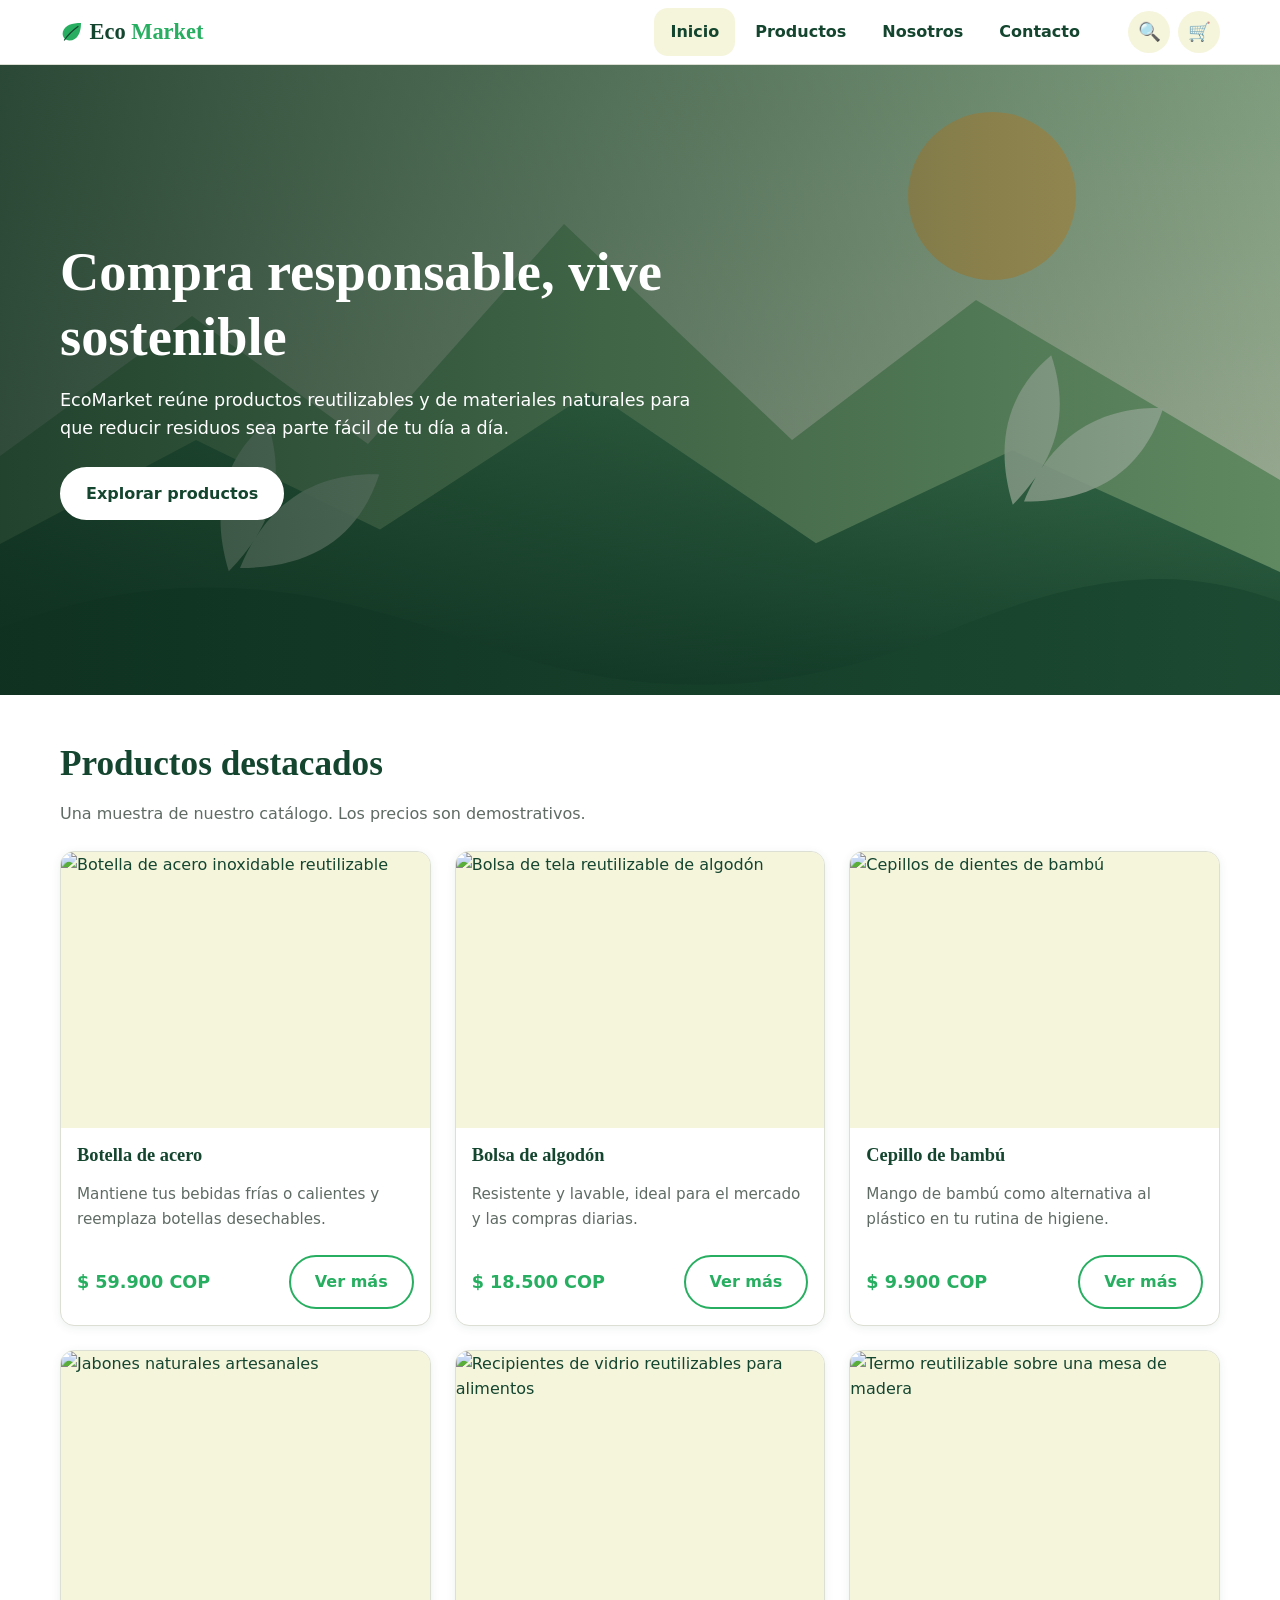
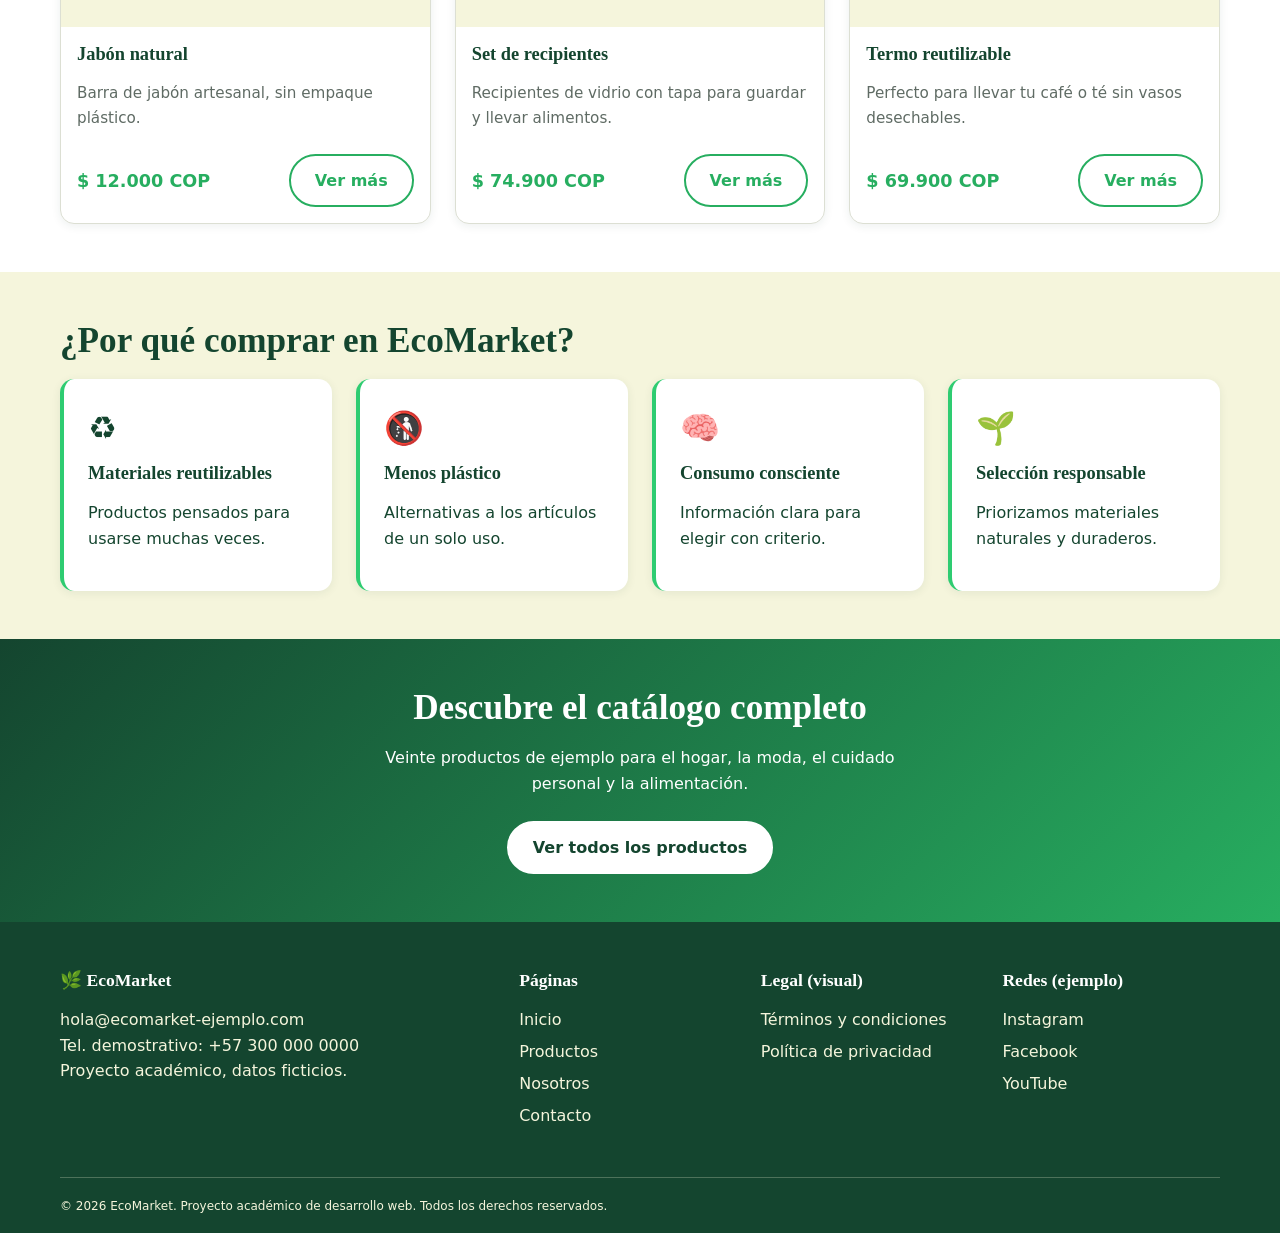
==== index.html @ f0f42be9 "feat: :construction_worker: trabajo en obra" ====
<!DOCTYPE html>
<html lang="es">
<head>
  <meta charset="UTF-8">
  <meta name="viewport" content="width=device-width, initial-scale=1">
  <meta name="description" content="EcoMarket: tienda en línea de productos ecológicos, reutilizables y sostenibles. Proyecto académico con datos demostrativos.">
  <title>EcoMarket | Compra responsable, vive sostenible</title>
  <link rel="stylesheet" href="css/main.css">
  <link rel="stylesheet" href="css/layout.css">
  <link rel="stylesheet" href="css/components.css">
  <link rel="stylesheet" href="css/animations.css">
</head>
<body>

  <!-- ENCABEZADO -->
  <header class="cabecera">
    <div class="contenedor cabecera__barra">
      <a class="logo" href="index.html" aria-label="EcoMarket, ir al inicio"><img src="img/icons/leaf.svg" alt=""> Eco<span>Market</span></a>

      <!-- Menú móvil: checkbox + label (sin JavaScript) -->
      <input type="checkbox" id="menu-check" class="menu-check" aria-label="Abrir o cerrar el menú">
      <label for="menu-check" class="menu-boton" aria-hidden="true">☰</label>

      <nav class="menu" aria-label="Navegación principal">
        <ul class="menu__lista">
          <li><a class="menu__enlace" href="index.html" aria-current="page">Inicio</a></li>
          <li><a class="menu__enlace" href="views/productos.html">Productos</a></li>
          <li><a class="menu__enlace" href="views/sobre-nosotros.html">Nosotros</a></li>
          <li><a class="menu__enlace" href="views/contacto.html">Contacto</a></li>
        </ul>
      </nav>

      <!-- Accesos visuales: la búsqueda y el carrito no son funcionales sin JavaScript -->
      <div class="acciones">
        <a class="acciones__item" href="views/productos.html" aria-label="Buscar en el catálogo (visual)" title="Búsqueda visual">🔍</a>
        <a class="acciones__item" href="views/productos.html" aria-label="Carrito (visual, sin función de compra)" title="Carrito visual">🛒</a>
      </div>
    </div>
  </header>

  <main>
    <!-- HERO -->
    <section class="hero" aria-labelledby="titulo-hero">
      <div class="contenedor">
        <div class="hero__contenido">
          <h1 id="titulo-hero">Compra responsable, vive sostenible</h1>
          <p class="hero__subtitulo">EcoMarket reúne productos reutilizables y de materiales naturales para que reducir residuos sea parte fácil de tu día a día.</p>
          <a class="btn btn--claro" href="views/productos.html">Explorar productos</a>
        </div>
      </div>
    </section>

    <!-- PRODUCTOS DESTACADOS -->
    <section class="seccion" aria-labelledby="titulo-destacados">
      <div class="contenedor">
        <h2 id="titulo-destacados">Productos destacados</h2>
        <p class="seccion__intro">Una muestra de nuestro catálogo. Los precios son demostrativos.</p>

        <div class="grid-productos">
          <article class="tarjeta">
            <img class="tarjeta__imagen" src="https://images.unsplash.com/photo-1602143407151-7111542de6e8?auto=format&fit=crop&w=600&q=70" alt="Botella de acero inoxidable reutilizable" loading="lazy">
            <div class="tarjeta__cuerpo">
              <h3>Botella de acero</h3>
              <p class="tarjeta__texto">Mantiene tus bebidas frías o calientes y reemplaza botellas desechables.</p>
              <div class="tarjeta__pie"><span class="precio">$ 59.900 COP</span><a class="btn btn--borde" href="views/productos.html">Ver más</a></div>
            </div>
          </article>

          <article class="tarjeta">
            <img class="tarjeta__imagen" src="https://images.unsplash.com/photo-1584473457406-6240486418e9?auto=format&fit=crop&w=600&q=70" alt="Bolsa de tela reutilizable de algodón" loading="lazy">
            <div class="tarjeta__cuerpo">
              <h3>Bolsa de algodón</h3>
              <p class="tarjeta__texto">Resistente y lavable, ideal para el mercado y las compras diarias.</p>
              <div class="tarjeta__pie"><span class="precio">$ 18.500 COP</span><a class="btn btn--borde" href="views/productos.html">Ver más</a></div>
            </div>
          </article>

          <article class="tarjeta">
            <img class="tarjeta__imagen" src="https://images.unsplash.com/photo-1607613009820-a29f7bb81c04?auto=format&fit=crop&w=600&q=70" alt="Cepillos de dientes de bambú" loading="lazy">
            <div class="tarjeta__cuerpo">
              <h3>Cepillo de bambú</h3>
              <p class="tarjeta__texto">Mango de bambú como alternativa al plástico en tu rutina de higiene.</p>
              <div class="tarjeta__pie"><span class="precio">$ 9.900 COP</span><a class="btn btn--borde" href="views/productos.html">Ver más</a></div>
            </div>
          </article>

          <article class="tarjeta">
            <img class="tarjeta__imagen" src="https://images.unsplash.com/photo-1600857062241-98e5dba7f214?auto=format&fit=crop&w=600&q=70" alt="Jabones naturales artesanales" loading="lazy">
            <div class="tarjeta__cuerpo">
              <h3>Jabón natural</h3>
              <p class="tarjeta__texto">Barra de jabón artesanal, sin empaque plástico.</p>
              <div class="tarjeta__pie"><span class="precio">$ 12.000 COP</span><a class="btn btn--borde" href="views/productos.html">Ver más</a></div>
            </div>
          </article>

          <article class="tarjeta">
            <img class="tarjeta__imagen" src="https://images.unsplash.com/photo-1610701596061-2ecf227e85b2?auto=format&fit=crop&w=600&q=70" alt="Recipientes de vidrio reutilizables para alimentos" loading="lazy">
            <div class="tarjeta__cuerpo">
              <h3>Set de recipientes</h3>
              <p class="tarjeta__texto">Recipientes de vidrio con tapa para guardar y llevar alimentos.</p>
              <div class="tarjeta__pie"><span class="precio">$ 74.900 COP</span><a class="btn btn--borde" href="views/productos.html">Ver más</a></div>
            </div>
          </article>

          <article class="tarjeta">
            <img class="tarjeta__imagen" src="https://images.unsplash.com/photo-1572635196237-14b3f281503f?auto=format&fit=crop&w=600&q=70" alt="Termo reutilizable sobre una mesa de madera" loading="lazy">
            <div class="tarjeta__cuerpo">
              <h3>Termo reutilizable</h3>
              <p class="tarjeta__texto">Perfecto para llevar tu café o té sin vasos desechables.</p>
              <div class="tarjeta__pie"><span class="precio">$ 69.900 COP</span><a class="btn btn--borde" href="views/productos.html">Ver más</a></div>
            </div>
          </article>
        </div>
      </div>
    </section>

    <!-- BENEFICIOS -->
    <section class="seccion seccion--beige" aria-labelledby="titulo-beneficios">
      <div class="contenedor">
        <h2 id="titulo-beneficios">¿Por qué comprar en EcoMarket?</h2>
        <ul class="grid-beneficios">
          <li class="beneficio"><span class="beneficio__icono" aria-hidden="true">♻️</span><h3>Materiales reutilizables</h3><p>Productos pensados para usarse muchas veces.</p></li>
          <li class="beneficio"><span class="beneficio__icono" aria-hidden="true">🚯</span><h3>Menos plástico</h3><p>Alternativas a los artículos de un solo uso.</p></li>
          <li class="beneficio"><span class="beneficio__icono" aria-hidden="true">🧠</span><h3>Consumo consciente</h3><p>Información clara para elegir con criterio.</p></li>
          <li class="beneficio"><span class="beneficio__icono" aria-hidden="true">🌱</span><h3>Selección responsable</h3><p>Priorizamos materiales naturales y duraderos.</p></li>
        </ul>
      </div>
    </section>

    <!-- LLAMADO A LA ACCIÓN -->
    <section class="seccion cta" aria-labelledby="titulo-cta">
      <div class="contenedor">
        <h2 id="titulo-cta">Descubre el catálogo completo</h2>
        <p>Veinte productos de ejemplo para el hogar, la moda, el cuidado personal y la alimentación.</p>
        <a class="btn btn--claro" href="views/productos.html">Ver todos los productos</a>
      </div>
    </section>
  </main>

  <!-- FOOTER -->
  <footer class="pie">
    <div class="contenedor pie__grid">
      <section aria-labelledby="pie-contacto">
        <h2 id="pie-contacto">🌿 EcoMarket</h2>
        <p>hola@ecomarket-ejemplo.com<br>Tel. demostrativo: +57 300 000 0000<br>Proyecto académico, datos ficticios.</p>
      </section>
      <nav aria-labelledby="pie-enlaces">
        <h2 id="pie-enlaces">Páginas</h2>
        <ul>
          <li><a href="index.html">Inicio</a></li>
          <li><a href="views/productos.html">Productos</a></li>
          <li><a href="views/sobre-nosotros.html">Nosotros</a></li>
          <li><a href="views/contacto.html">Contacto</a></li>
        </ul>
      </nav>
      <section aria-labelledby="pie-legal">
        <h2 id="pie-legal">Legal (visual)</h2>
        <ul>
          <li><a href="views/contacto.html">Términos y condiciones</a></li>
          <li><a href="views/contacto.html">Política de privacidad</a></li>
        </ul>
      </section>
      <section aria-labelledby="pie-redes">
        <h2 id="pie-redes">Redes (ejemplo)</h2>
        <ul>
          <li><a href="views/contacto.html">Instagram</a></li>
          <li><a href="views/contacto.html">Facebook</a></li>
          <li><a href="views/contacto.html">YouTube</a></li>
        </ul>
      </section>
    </div>
    <div class="contenedor pie__legal">
      <small>© 2026 EcoMarket. Proyecto académico de desarrollo web. Todos los derechos reservados.</small>
    </div>
  </footer>

</body>
</html>
---- css/main.css ----
:root {
  --verde: #2ecc71;
  --verde-oscuro: #27ae60;
  --verde-profundo: #14452f;
  --beige: #f5f5dc;
  --blanco: #fff;
  --gris: #5f6b64;
  --gris-borde: #dcdfd3;
  --esp-1: 0.5rem;
  --esp-2: 1rem;
  --esp-3: 1.5rem;
  --esp-4: 3rem;
  --esp-5: 5rem;
  --radio: 14px;
  --radio-pill: 999px;
  --sombra: 0 2px 10px rgba(20, 69, 47, 0.08);
  --sombra-hover: 0 12px 28px rgba(20, 69, 47, 0.18);
  --fuente-texto: "Segoe UI", system-ui, -apple-system, Roboto, "Helvetica Neue", Arial, sans-serif;
  --fuente-titulo: Georgia, "Times New Roman", serif;
  --transicion: 0.25s ease;
}

*, *::before, *::after { box-sizing: border-box; }
html { scroll-behavior: smooth; }
body {
  margin: 0;
  color: var(--verde-profundo);
  background: var(--blanco);
  font-family: var(--fuente-texto);
  line-height: 1.6;
}
img { display: block; max-width: 100%; height: auto; }
h1, h2, h3 {
  margin: 0 0 var(--esp-2);
  font-family: var(--fuente-titulo);
  line-height: 1.2;
}
h1 { font-size: clamp(2rem, 6vw, 3.4rem); }
h2 { font-size: clamp(1.5rem, 4vw, 2.2rem); }
h3 { font-size: 1.15rem; }
p { margin: 0 0 var(--esp-2); }
a { color: var(--verde-oscuro); }
a:focus-visible, button:focus-visible, summary:focus-visible,
input:focus-visible, label:focus-visible {
  outline: 3px solid var(--verde-profundo);
  outline-offset: 3px;
}
.contenedor { width: min(1160px, 100% - 2rem); margin-inline: auto; }
.seccion { padding-block: var(--esp-4); }
.seccion--beige { background: var(--beige); }
.seccion__intro { max-width: 60ch; margin-bottom: var(--esp-3); color: var(--gris); }
.visually-hidden {
  position: absolute;
  width: 1px;
  height: 1px;
  overflow: hidden;
  clip: rect(0 0 0 0);
  white-space: nowrap;
}
---- css/layout.css ----
.cabecera {
  position: sticky;
  top: 0;
  z-index: 50;
  background: var(--blanco);
  border-bottom: 1px solid var(--gris-borde);
}
.cabecera__barra {
  display: flex;
  min-height: 64px;
  align-items: center;
  justify-content: space-between;
  gap: var(--esp-2);
}
.logo {
  display: flex;
  align-items: center;
  gap: 0.35rem;
  color: var(--verde-profundo);
  font-family: var(--fuente-titulo);
  font-size: 1.4rem;
  font-weight: 700;
  text-decoration: none;
}
.logo span { color: var(--verde-oscuro); }
.logo img { width: 1.5rem; }
.menu-check { position: absolute; opacity: 0; pointer-events: none; }
.menu-boton {
  order: 3;
  padding: 0.25rem 0.6rem;
  border: 1px solid var(--gris-borde);
  border-radius: var(--radio);
  cursor: pointer;
  font-size: 1.6rem;
  line-height: 1;
}
.menu-check:focus-visible + .menu-boton { outline: 3px solid var(--verde-profundo); outline-offset: 3px; }
.menu {
  position: absolute;
  top: 100%;
  right: 0;
  left: 0;
  display: none;
  padding: var(--esp-2);
  border-bottom: 1px solid var(--gris-borde);
  background: var(--blanco);
}
.menu-check:checked ~ .menu { display: block; }
.menu__lista {
  display: grid;
  gap: 0.25rem;
  margin: 0;
  padding: 0;
  list-style: none;
}
.menu__enlace {
  display: block;
  padding: 0.7rem 1rem;
  border-radius: var(--radio);
  color: var(--verde-profundo);
  font-weight: 600;
  text-decoration: none;
}
.menu__enlace:hover, .menu__enlace[aria-current="page"] { background: var(--beige); }
.acciones { display: flex; gap: 0.5rem; margin-left: auto; }
.acciones__item {
  display: grid;
  width: 42px;
  height: 42px;
  place-items: center;
  border-radius: 50%;
  background: var(--beige);
  font-size: 1.15rem;
  text-decoration: none;
}
.hero {
  display: grid;
  min-height: 70vh;
  align-items: center;
  color: var(--blanco);
  background: linear-gradient(90deg, rgba(10, 40, 26, 0.82), rgba(10, 40, 26, 0.35)), url("../img/hero/eco-market.svg") center / cover;
}
.hero__contenido { max-width: 640px; padding-block: var(--esp-5); }
.hero__subtitulo { margin-bottom: var(--esp-3); font-size: 1.1rem; }
.grid-productos, .grid-beneficios, .grid-principios {
  display: grid;
  grid-template-columns: 1fr;
  gap: var(--esp-3);
}
.grid-beneficios, .grid-principios { margin: 0; padding: 0; list-style: none; }
.pie { padding-top: var(--esp-4); background: var(--verde-profundo); color: var(--beige); }
.pie a { color: var(--beige); text-decoration: none; }
.pie ul { display: grid; gap: 0.4rem; margin: 0; padding: 0; list-style: none; }
.pie__grid { display: grid; grid-template-columns: 1fr; gap: var(--esp-3); }
.pie h2 { color: var(--blanco); font-size: 1.1rem; }
.pie__legal {
  margin-top: var(--esp-4);
  padding-block: var(--esp-2);
  border-top: 1px solid rgba(245, 245, 220, 0.25);
  font-size: 0.9rem;
}
.pagina-cabecera { padding-block: var(--esp-4); background: var(--beige); }
.pagina-cabecera p { max-width: 60ch; color: var(--gris); }
.buscador { display: flex; max-width: 520px; gap: var(--esp-1); margin-top: var(--esp-2); }
.buscador input { flex: 1; min-width: 0; }
.chips { display: flex; flex-wrap: wrap; gap: var(--esp-1); margin-top: var(--esp-2); padding: 0; list-style: none; }
.catalogo { display: grid; grid-template-columns: 1fr; align-items: start; gap: var(--esp-3); }
.grid-catalogo { display: grid; grid-template-columns: 1fr; gap: var(--esp-3); }
.hero-nosotros { padding-block: var(--esp-5); background: var(--verde-profundo); color: var(--blanco); text-align: center; }
.hero-nosotros p { max-width: 60ch; margin-inline: auto; }
.historia { display: flex; flex-direction: column; align-items: center; gap: var(--esp-3); }
.historia > * { flex: 1; }
.historia img { width: 100%; border-radius: var(--radio); }
.dos-cols { display: grid; grid-template-columns: 1fr; gap: var(--esp-3); }
.testimonios { display: flex; gap: var(--esp-2); overflow-x: auto; padding: 0 0 var(--esp-2); scroll-snap-type: x mandatory; list-style: none; }
.testimonio { flex: 0 0 min(85%, 340px); scroll-snap-align: start; }
.contacto-grid { display: grid; grid-template-columns: 1fr; gap: var(--esp-4); }
.info-lista { display: grid; gap: var(--esp-1); margin: 0 0 var(--esp-3); padding: 0; list-style: none; }
.redes { display: flex; gap: var(--esp-2); margin: var(--esp-2) 0 0; padding: 0; list-style: none; }
.mapa { display: block; width: 100%; height: 280px; border: 0; border-radius: var(--radio); }

@media (min-width: 600px) {
  .grid-productos, .grid-beneficios, .dos-cols, .grid-principios { grid-template-columns: repeat(2, 1fr); }
  .pie__grid { grid-template-columns: repeat(2, 1fr); }
  .grid-catalogo { grid-template-columns: repeat(2, minmax(0, 1fr)); }
}
@media (min-width: 900px) {
  .menu-check { display: none; }
  .menu-boton { display: none; }
  .menu { position: static; display: block; margin-left: auto; padding: 0; border: 0; }
  .menu__lista { display: flex; gap: 0.25rem; }
  .acciones { margin-left: var(--esp-2); }
  .grid-productos { grid-template-columns: repeat(3, 1fr); }
  .grid-beneficios { grid-template-columns: repeat(4, 1fr); }
  .pie__grid { grid-template-columns: 2fr 1fr 1fr 1fr; }
  .catalogo { grid-template-columns: 260px 1fr; }
  .filtros { position: sticky; top: 80px; }
  .historia { flex-direction: row; }
  .grid-principios { grid-template-columns: repeat(3, 1fr); }
  .contacto-grid { grid-template-columns: 1fr 1fr; }
}
@media (min-width: 1100px) {
  .grid-catalogo { grid-template-columns: repeat(4, minmax(0, 1fr)); }
}
---- css/components.css ----
.btn {
  display: inline-block;
  padding: 0.75rem 1.5rem;
  border: 2px solid var(--verde-oscuro);
  border-radius: var(--radio-pill);
  background: var(--verde-oscuro);
  color: var(--blanco);
  font: inherit;
  font-weight: 600;
  text-decoration: none;
  cursor: pointer;
}
.btn--claro { border-color: var(--blanco); background: var(--blanco); color: var(--verde-profundo); }
.btn--borde { background: transparent; color: var(--verde-oscuro); }
.tarjeta {
  display: flex;
  flex-direction: column;
  overflow: hidden;
  border: 1px solid var(--gris-borde);
  border-radius: var(--radio);
  background: var(--blanco);
  box-shadow: var(--sombra);
}
.tarjeta__imagen { width: 100%; aspect-ratio: 4 / 3; background: var(--beige); object-fit: cover; }
.tarjeta__cuerpo { display: flex; flex: 1; flex-direction: column; padding: var(--esp-2); }
.tarjeta__texto { color: var(--gris); font-size: 0.95rem; }
.tarjeta__pie { display: flex; align-items: center; justify-content: space-between; gap: var(--esp-1); margin-top: auto; padding-top: var(--esp-1); }
.precio { color: var(--verde-oscuro); font-size: 1.1rem; font-weight: 700; }
.beneficio { padding: var(--esp-3); border-left: 4px solid var(--verde); border-radius: var(--radio); background: var(--blanco); box-shadow: var(--sombra); }
.beneficio__icono { display: block; margin-bottom: var(--esp-1); font-size: 2rem; }
.cta { background: linear-gradient(135deg, var(--verde-profundo), var(--verde-oscuro)); color: var(--blanco); text-align: center; }
.cta p { max-width: 55ch; margin-inline: auto; margin-bottom: var(--esp-3); }
.pie a:hover { color: var(--verde); text-decoration: underline; }
.aviso { padding: var(--esp-2); border-left: 4px solid var(--verde-oscuro); border-radius: var(--radio); background: var(--beige); font-size: 0.92rem; }
.etiqueta { display: inline-block; padding: 0.15rem 0.65rem; border-radius: var(--radio-pill); background: var(--verde); color: var(--verde-profundo); font-size: 0.78rem; font-weight: 700; }
.etiqueta--agot { background: #e4e4e4; color: #555; }
.etiqueta--nuevo { background: #ffe08a; color: #5a4300; }
.etiqueta--dest { background: var(--verde-profundo); color: var(--blanco); }
.buscador input, .campo input, .campo textarea {
  min-width: 0;
  padding: 0.7rem 1rem;
  border: 2px solid var(--gris-borde);
  border-radius: var(--radio);
  color: inherit;
  font: inherit;
}
.buscador input { border-radius: var(--radio-pill); }
.buscador button:disabled { opacity: 0.75; cursor: not-allowed; }
.chips .chip { padding: 0.35rem 1rem; border: 1px solid var(--verde-oscuro); border-radius: var(--radio-pill); background: var(--blanco); font-size: 0.9rem; }
.filtros { padding: var(--esp-2); border: 1px solid var(--gris-borde); border-radius: var(--radio); background: var(--blanco); box-shadow: var(--sombra); }
.filtros fieldset { margin: 0 0 var(--esp-2); padding: 0; border: 0; }
.filtros legend { margin-bottom: 0.4rem; font-weight: 700; }
.filtros label { display: block; padding: 0.15rem 0; cursor: pointer; }
.filtros input[type="range"] { width: 100%; accent-color: var(--verde-oscuro); }
.filtros input[type="checkbox"], .filtros input[type="radio"] { accent-color: var(--verde-oscuro); }
.producto__media { position: relative; }
.producto__media .etiqueta { position: absolute; top: 10px; left: 10px; }
.producto__media .etiqueta + .etiqueta { top: 38px; }
.producto__cat { margin: 0; color: var(--verde-oscuro); font-size: 0.8rem; font-weight: 700; }
.producto--agotado .tarjeta__imagen { opacity: 0.6; filter: grayscale(1); }
.producto--agotado .precio { color: var(--gris); text-decoration: line-through; }
.fav-check { position: absolute; opacity: 0; pointer-events: none; }
.fav {
  position: absolute;
  top: 10px;
  right: 10px;
  display: grid;
  width: 38px;
  height: 38px;
  place-items: center;
  border-radius: 50%;
  background: var(--blanco);
  color: #b9bfb6;
  box-shadow: var(--sombra);
  cursor: pointer;
  font-size: 1.3rem;
}
.fav-check:checked + .fav { color: #e0405a; }
.fav-check:focus-visible + .fav { outline: 3px solid var(--verde-profundo); outline-offset: 3px; }
.paginacion { display: flex; flex-wrap: wrap; justify-content: center; gap: var(--esp-1); margin: var(--esp-4) 0 0; padding: 0; list-style: none; }
.paginacion span { display: block; padding: 0.5rem 1rem; border: 1px solid var(--gris-borde); border-radius: var(--radio); color: var(--gris); }
.paginacion .activa { border-color: var(--verde-oscuro); background: var(--verde-oscuro); color: var(--blanco); }
.bloque { padding: var(--esp-3); border-radius: var(--radio); box-shadow: var(--sombra); }
.bloque--mision { background: var(--verde); }
.bloque--vision { border: 2px solid var(--verde-oscuro); background: var(--beige); }
.principio, .testimonio { padding: var(--esp-3); border-radius: var(--radio); background: var(--blanco); box-shadow: var(--sombra); }
.principio { border: 1px solid var(--gris-borde); }
.principio span { display: block; font-size: 2rem; }
.testimonio__avatar { float: left; width: 48px; height: 48px; margin: 0 var(--esp-1) var(--esp-1) 0; border-radius: 50%; background: var(--verde); object-fit: cover; }
.estrellas { color: #e5a400; letter-spacing: 2px; }
.formulario { display: grid; gap: var(--esp-2); }
.campo label { display: block; margin-bottom: 0.25rem; font-weight: 600; }
.campo input, .campo textarea { width: 100%; }
.campo textarea { min-height: 140px; resize: vertical; }
.campo input:valid, .campo textarea:valid { border-color: var(--verde-oscuro); }
.campo input:invalid, .campo textarea:invalid { border-color: #d63031; }
.ayuda { margin: 0.25rem 0 0; color: var(--gris); font-size: 0.85rem; }
.mapa { box-shadow: var(--sombra); }
.redes a { display: grid; width: 48px; height: 48px; place-items: center; border-radius: 50%; background: var(--verde-profundo); color: var(--blanco); font-weight: 700; text-decoration: none; }

/* CSS-only catalog filters */
.catalogo:has(#categoria-hogar:checked, #categoria-moda:checked, #categoria-cuidado:checked, #categoria-alimentos:checked) .producto { display: none; }
.catalogo:has(#categoria-hogar:checked) .producto[data-categoria="hogar"],
.catalogo:has(#categoria-moda:checked) .producto[data-categoria="moda"],
.catalogo:has(#categoria-cuidado:checked) .producto[data-categoria="cuidado"],
.catalogo:has(#categoria-alimentos:checked) .producto[data-categoria="alimentos"] { display: flex; }
.catalogo:has(#disp-disponible:checked) .producto[data-stock="agotado"],
.catalogo:has(#disp-agotado:checked) .producto:not([data-stock="agotado"]) { display: none; }
.catalogo:has(#precio-bajo:checked) .producto:not([data-precio="bajo"]),
.catalogo:has(#precio-medio:checked) .producto:not([data-precio="medio"]),
.catalogo:has(#precio-alto:checked) .producto:not([data-precio="alto"]) { display: none; }
---- css/animations.css ----
.btn, .tarjeta, .menu__enlace, .acciones__item, .chip, .fav, .principio, .testimonio, .redes a, .campo input, .campo textarea {
  transition: background var(--transicion), color var(--transicion), border-color var(--transicion), transform var(--transicion), box-shadow var(--transicion);
}
.btn:hover { transform: translateY(-2px); border-color: var(--verde-profundo); background: var(--verde-profundo); box-shadow: var(--sombra); }
.btn:active { transform: translateY(0); }
.btn--claro:hover { border-color: var(--beige); background: var(--beige); }
.btn--borde:hover { color: var(--blanco); }
.tarjeta:hover, .tarjeta:focus-within { transform: translateY(-6px); box-shadow: var(--sombra-hover); }
.acciones__item:hover { transform: scale(1.08); background: var(--verde); }
.chip:hover { background: var(--verde); }
.principio:hover, .testimonio:hover { transform: translateY(-4px); box-shadow: var(--sombra-hover); }
.fav:hover { transform: scale(1.12); }
.redes a:hover, .redes a:focus-visible { transform: scale(1.18); }
.campo input:focus, .campo textarea:focus { outline: none; border-color: var(--verde-profundo); box-shadow: 0 0 0 3px rgba(46, 204, 113, 0.3); }
@media (prefers-reduced-motion: reduce) {
  *, *::before, *::after {
    scroll-behavior: auto !important;
    animation-duration: 0.01ms !important;
    transition-duration: 0.01ms !important;
  }
}
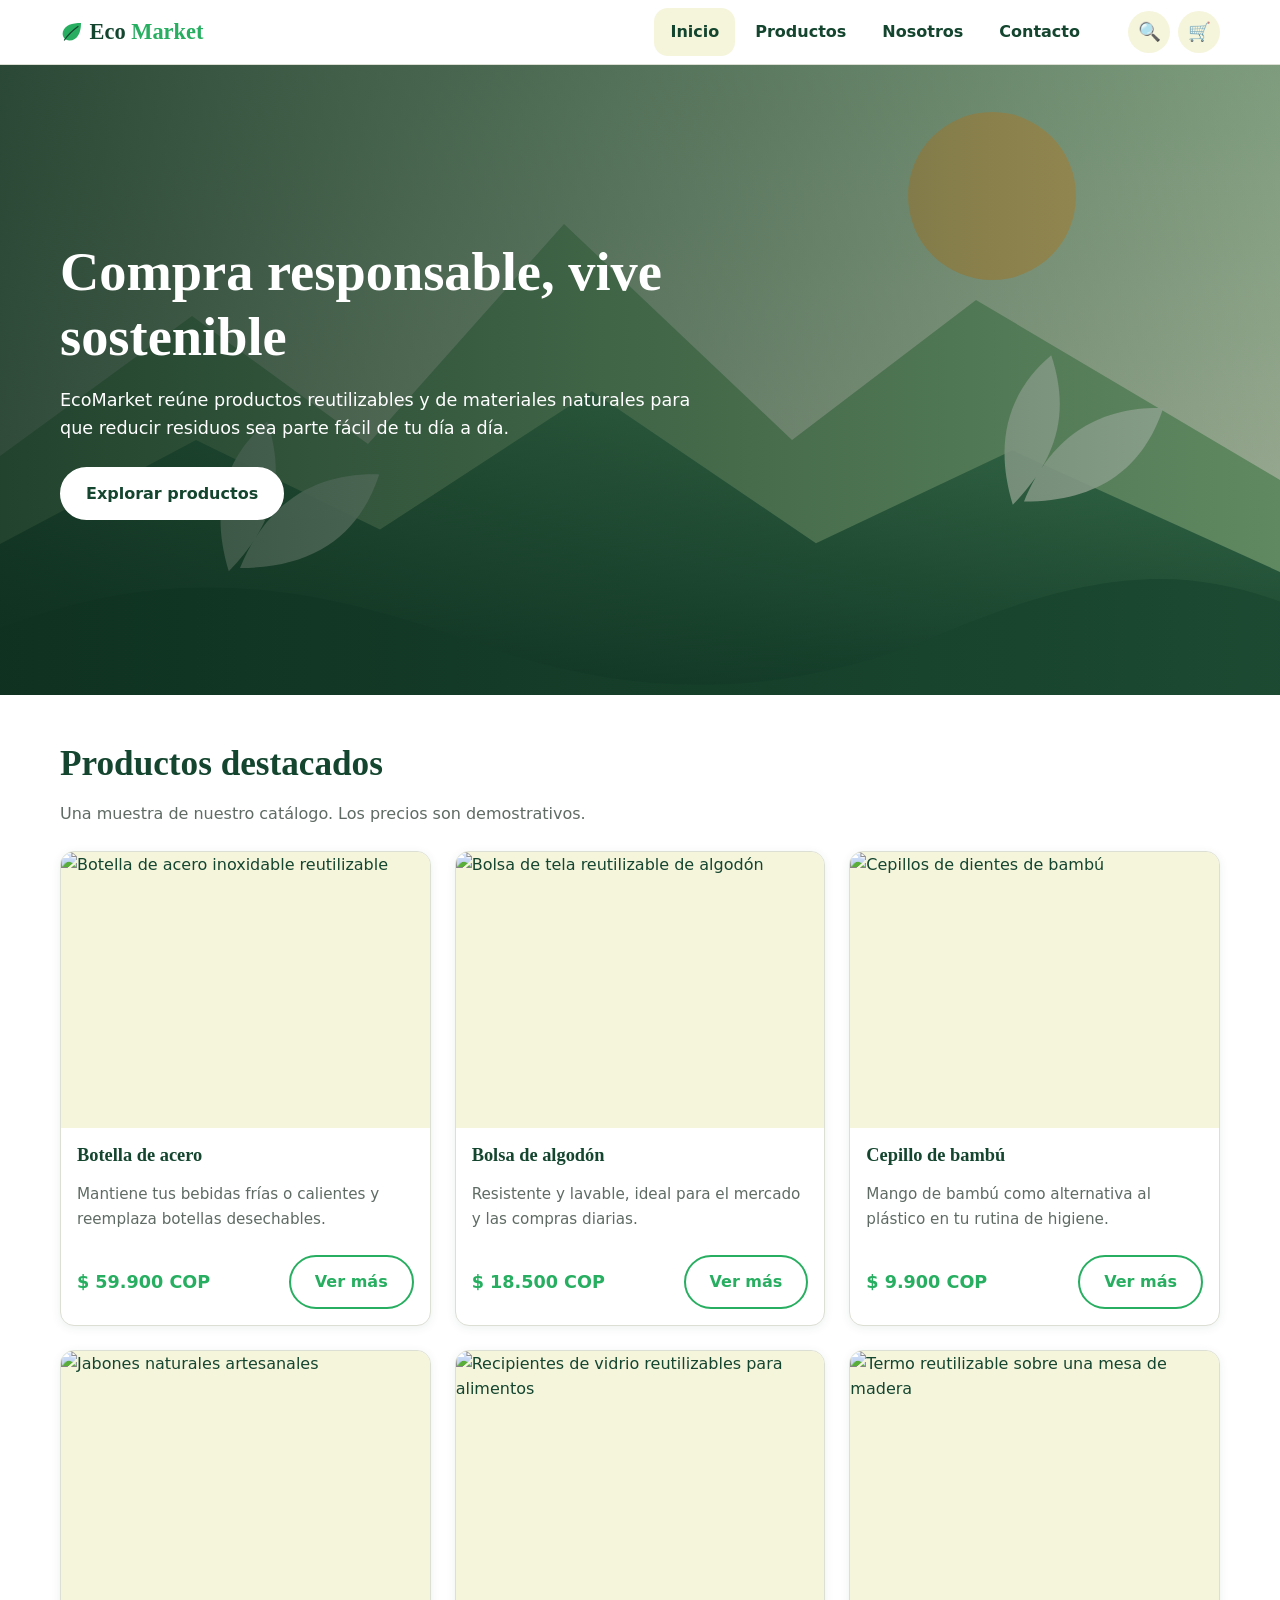
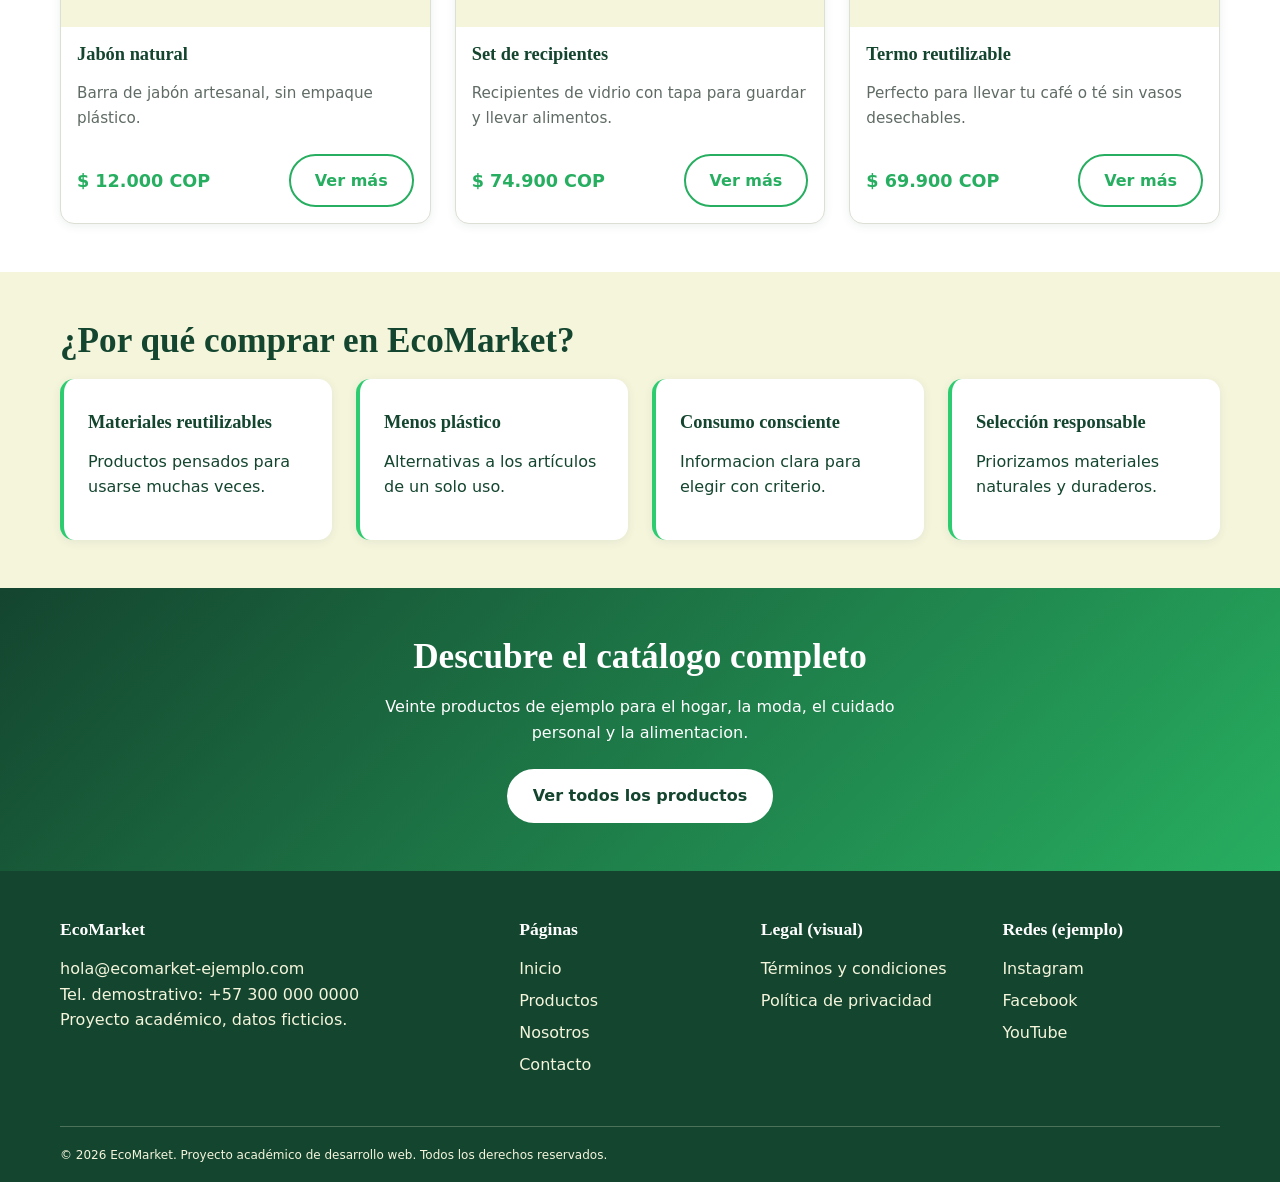
==== commit 692e6760: "feat: :zap: el MVP" ====
--- a/index.html
+++ b/index.html
@@ -67,7 +67,7 @@
           </article>
 
           <article class="tarjeta">
-            <img class="tarjeta__imagen" src="https://images.unsplash.com/photo-1584473457406-6240486418e9?auto=format&fit=crop&w=600&q=70" alt="Bolsa de tela reutilizable de algodón" loading="lazy">
+            <img class="tarjeta__imagen" src="https://encrypted-tbn0.gstatic.com/images?q=tbn:ANd9GcSDGcNPqIUB5a8EHtUBGFphYCuY1u06G09kpvDnxGefag&s=10" alt="Bolsa de tela reutilizable de algodón" loading="lazy">
             <div class="tarjeta__cuerpo">
               <h3>Bolsa de algodón</h3>
               <p class="tarjeta__texto">Resistente y lavable, ideal para el mercado y las compras diarias.</p>
@@ -85,7 +85,7 @@
           </article>
 
           <article class="tarjeta">
-            <img class="tarjeta__imagen" src="https://images.unsplash.com/photo-1600857062241-98e5dba7f214?auto=format&fit=crop&w=600&q=70" alt="Jabones naturales artesanales" loading="lazy">
+            <img class="tarjeta__imagen" src="https://eacnur.org/sites/default/files/styles/hero_mobile/public/Hacer-jab%C3%B3n-casero-1.jpg?h=9d76b0e6&itok=qHmAsqxs" alt="Jabones naturales artesanales" loading="lazy">
             <div class="tarjeta__cuerpo">
               <h3>Jabón natural</h3>
               <p class="tarjeta__texto">Barra de jabón artesanal, sin empaque plástico.</p>
@@ -103,7 +103,7 @@
           </article>
 
           <article class="tarjeta">
-            <img class="tarjeta__imagen" src="https://images.unsplash.com/photo-1572635196237-14b3f281503f?auto=format&fit=crop&w=600&q=70" alt="Termo reutilizable sobre una mesa de madera" loading="lazy">
+            <img class="tarjeta__imagen" src="https://smartjoys.co/wp-content/uploads/2025/11/Vaso-Stanley-40-oz-Rosa-1.jpg" alt="Termo reutilizable sobre una mesa de madera" loading="lazy">
             <div class="tarjeta__cuerpo">
               <h3>Termo reutilizable</h3>
               <p class="tarjeta__texto">Perfecto para llevar tu café o té sin vasos desechables.</p>
@@ -119,10 +119,10 @@
       <div class="contenedor">
         <h2 id="titulo-beneficios">¿Por qué comprar en EcoMarket?</h2>
         <ul class="grid-beneficios">
-          <li class="beneficio"><span class="beneficio__icono" aria-hidden="true">♻️</span><h3>Materiales reutilizables</h3><p>Productos pensados para usarse muchas veces.</p></li>
-          <li class="beneficio"><span class="beneficio__icono" aria-hidden="true">🚯</span><h3>Menos plástico</h3><p>Alternativas a los artículos de un solo uso.</p></li>
-          <li class="beneficio"><span class="beneficio__icono" aria-hidden="true">🧠</span><h3>Consumo consciente</h3><p>Información clara para elegir con criterio.</p></li>
-          <li class="beneficio"><span class="beneficio__icono" aria-hidden="true">🌱</span><h3>Selección responsable</h3><p>Priorizamos materiales naturales y duraderos.</p></li>
+          <li class="beneficio"><span class="beneficio__icono" aria-hidden="true"></span><h3>Materiales reutilizables</h3><p>Productos pensados para usarse muchas veces.</p></li>
+          <li class="beneficio"><span class="beneficio__icono" aria-hidden="true"></span><h3>Menos plástico</h3><p>Alternativas a los artículos de un solo uso.</p></li>
+          <li class="beneficio"><span class="beneficio__icono" aria-hidden="true"></span><h3>Consumo consciente</h3><p>Informacion clara para elegir con criterio.</p></li>
+          <li class="beneficio"><span class="beneficio__icono" aria-hidden="true"></span><h3>Selección responsable</h3><p>Priorizamos materiales naturales y duraderos.</p></li>
         </ul>
       </div>
     </section>
@@ -131,7 +131,7 @@
     <section class="seccion cta" aria-labelledby="titulo-cta">
       <div class="contenedor">
         <h2 id="titulo-cta">Descubre el catálogo completo</h2>
-        <p>Veinte productos de ejemplo para el hogar, la moda, el cuidado personal y la alimentación.</p>
+        <p>Veinte productos de ejemplo para el hogar, la moda, el cuidado personal y la alimentacion.</p>
         <a class="btn btn--claro" href="views/productos.html">Ver todos los productos</a>
       </div>
     </section>
@@ -141,7 +141,7 @@
   <footer class="pie">
     <div class="contenedor pie__grid">
       <section aria-labelledby="pie-contacto">
-        <h2 id="pie-contacto">🌿 EcoMarket</h2>
+        <h2 id="pie-contacto"> EcoMarket</h2>
         <p>hola@ecomarket-ejemplo.com<br>Tel. demostrativo: +57 300 000 0000<br>Proyecto académico, datos ficticios.</p>
       </section>
       <nav aria-labelledby="pie-enlaces">
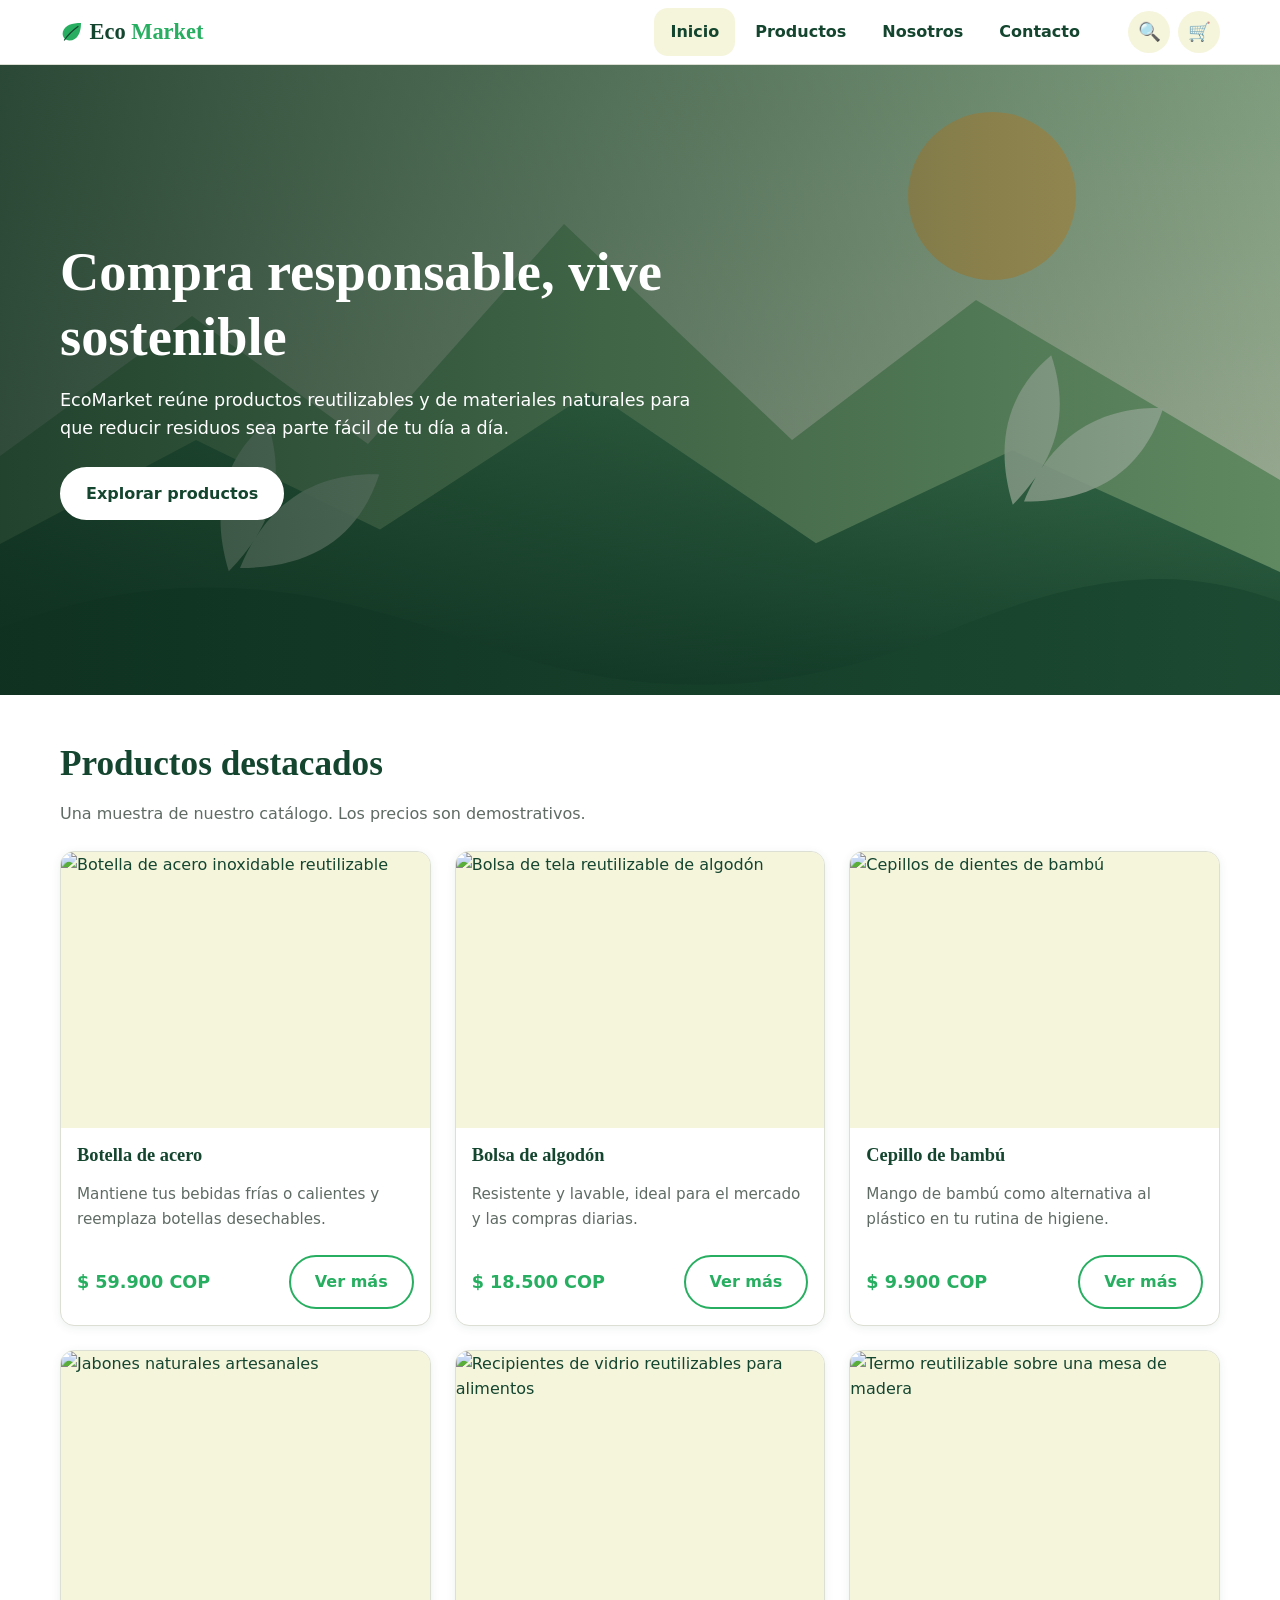
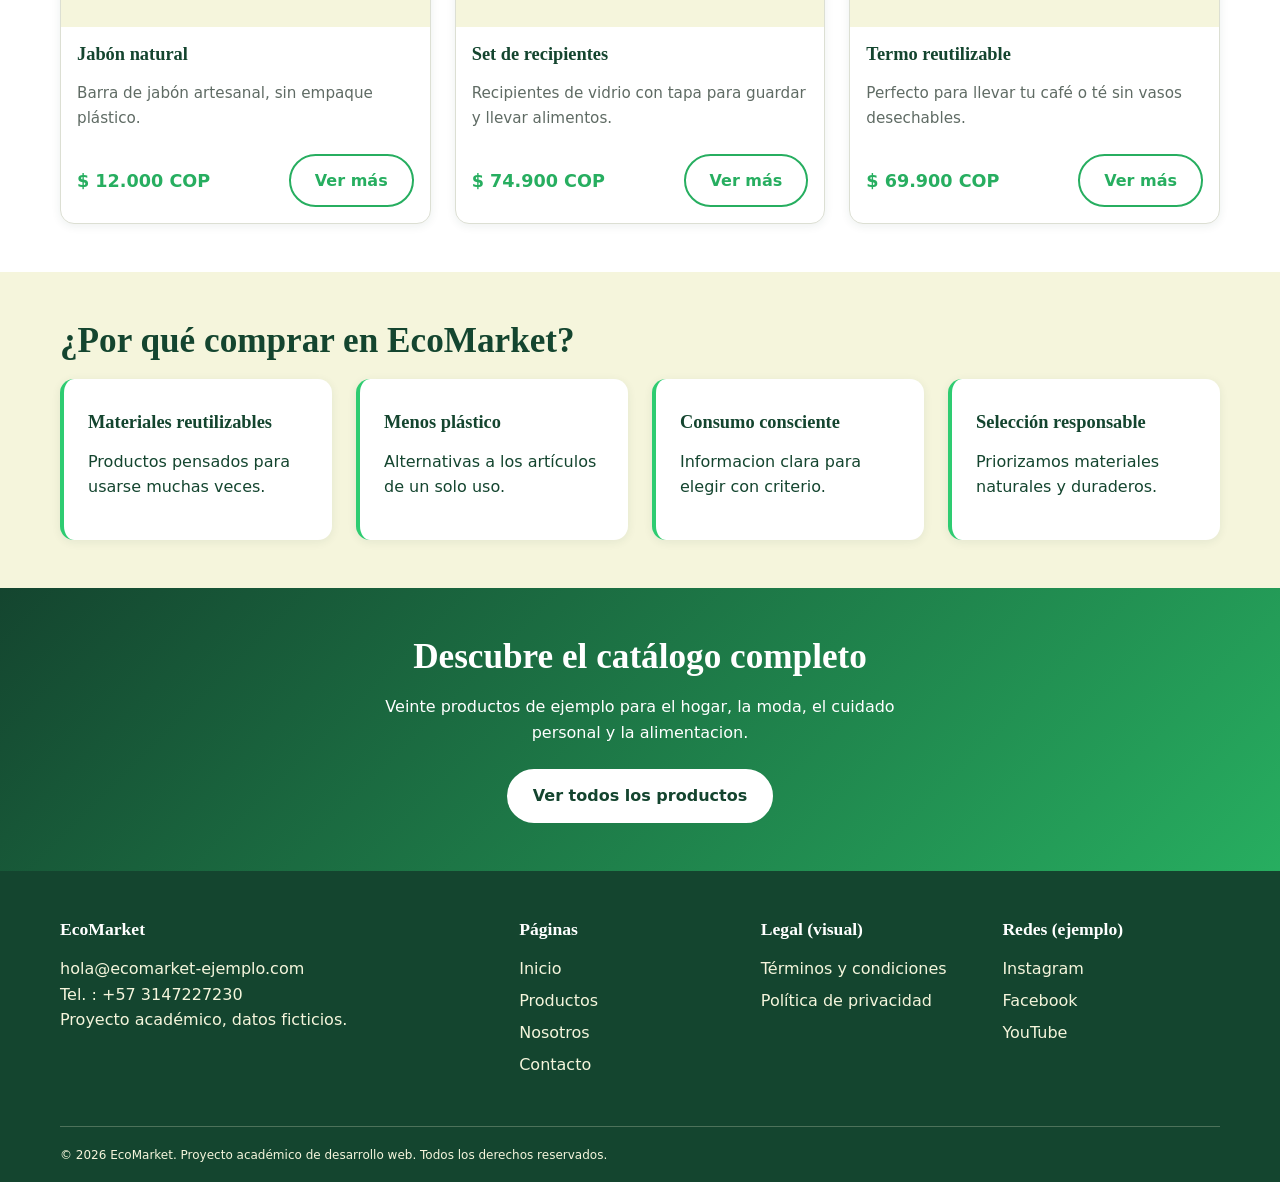
==== commit 8beaf9f4: "feat: :beers: eso es todo eso es todo" ====
--- a/index.html
+++ b/index.html
@@ -142,7 +142,7 @@
     <div class="contenedor pie__grid">
       <section aria-labelledby="pie-contacto">
         <h2 id="pie-contacto"> EcoMarket</h2>
-        <p>hola@ecomarket-ejemplo.com<br>Tel. demostrativo: +57 300 000 0000<br>Proyecto académico, datos ficticios.</p>
+        <p>hola@ecomarket-ejemplo.com<br>Tel. : +57 3147227230<br>Proyecto académico, datos ficticios.</p>
       </section>
       <nav aria-labelledby="pie-enlaces">
         <h2 id="pie-enlaces">Páginas</h2>
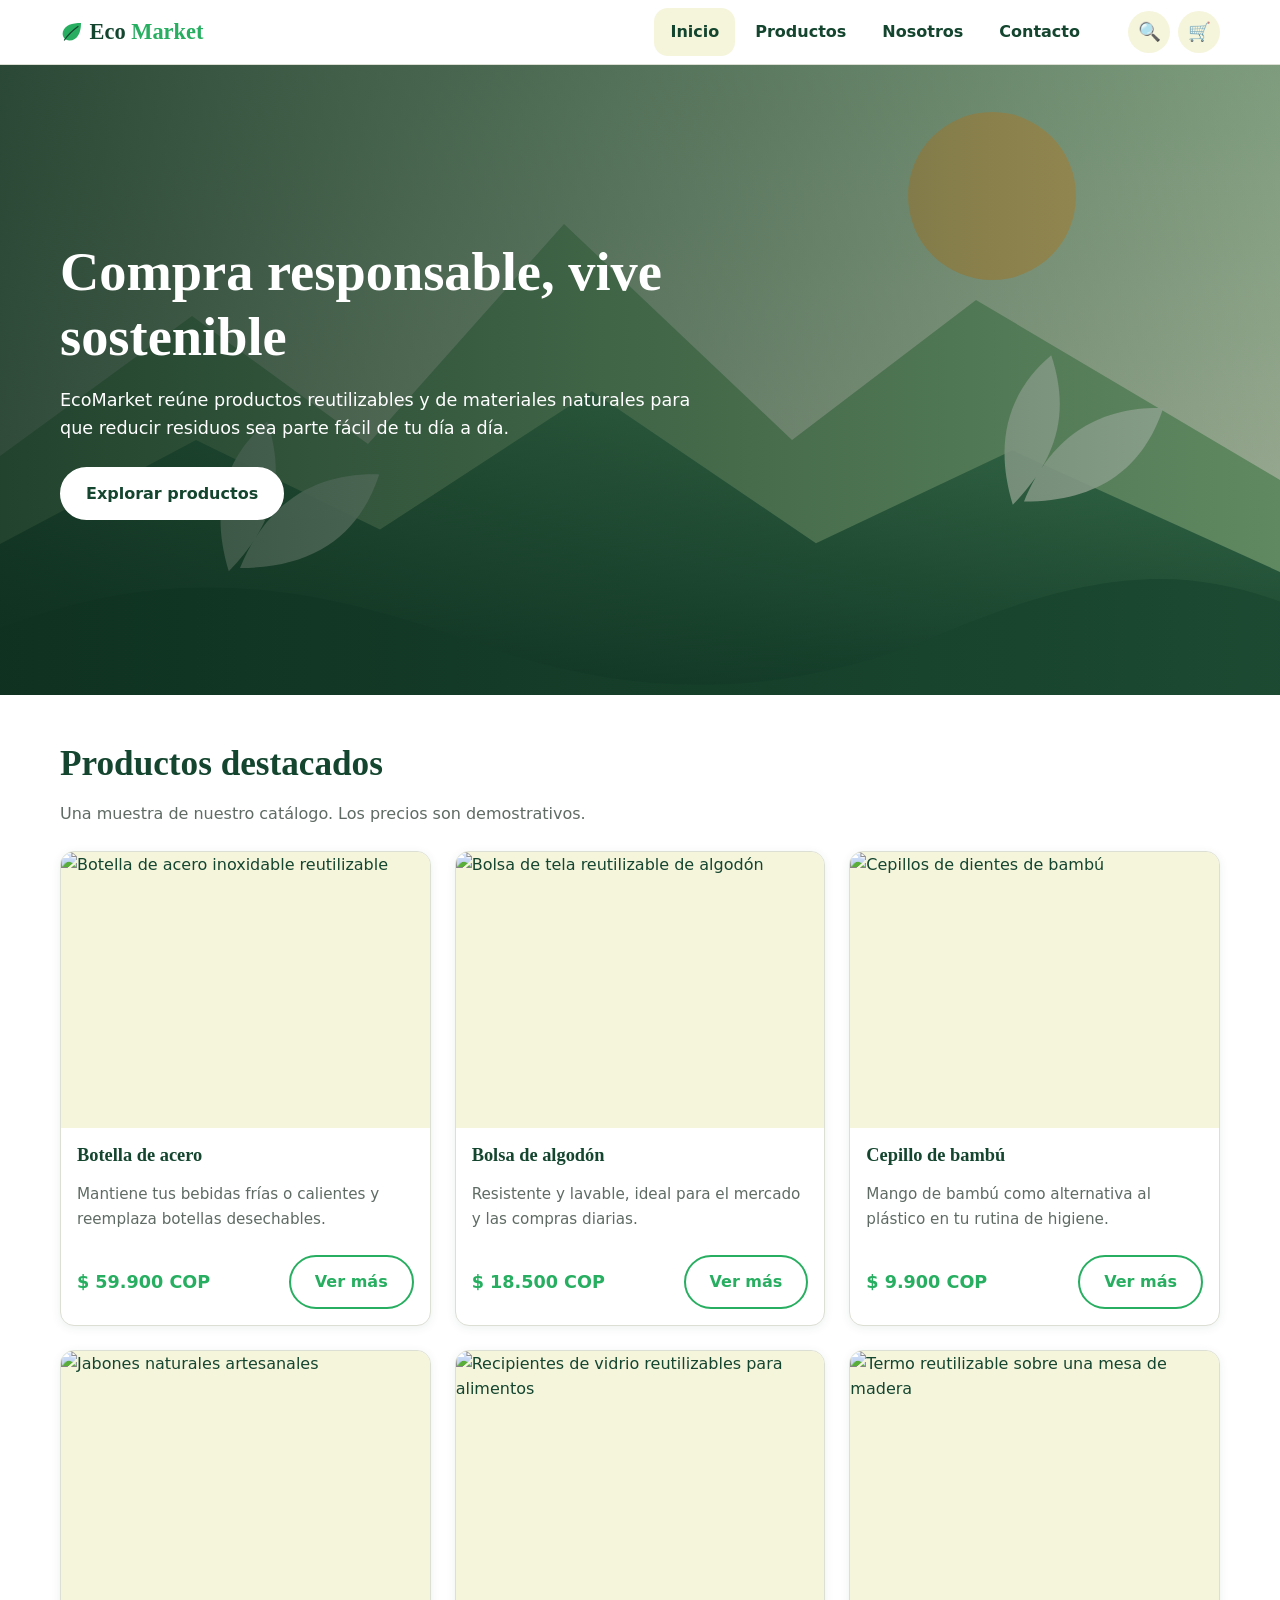
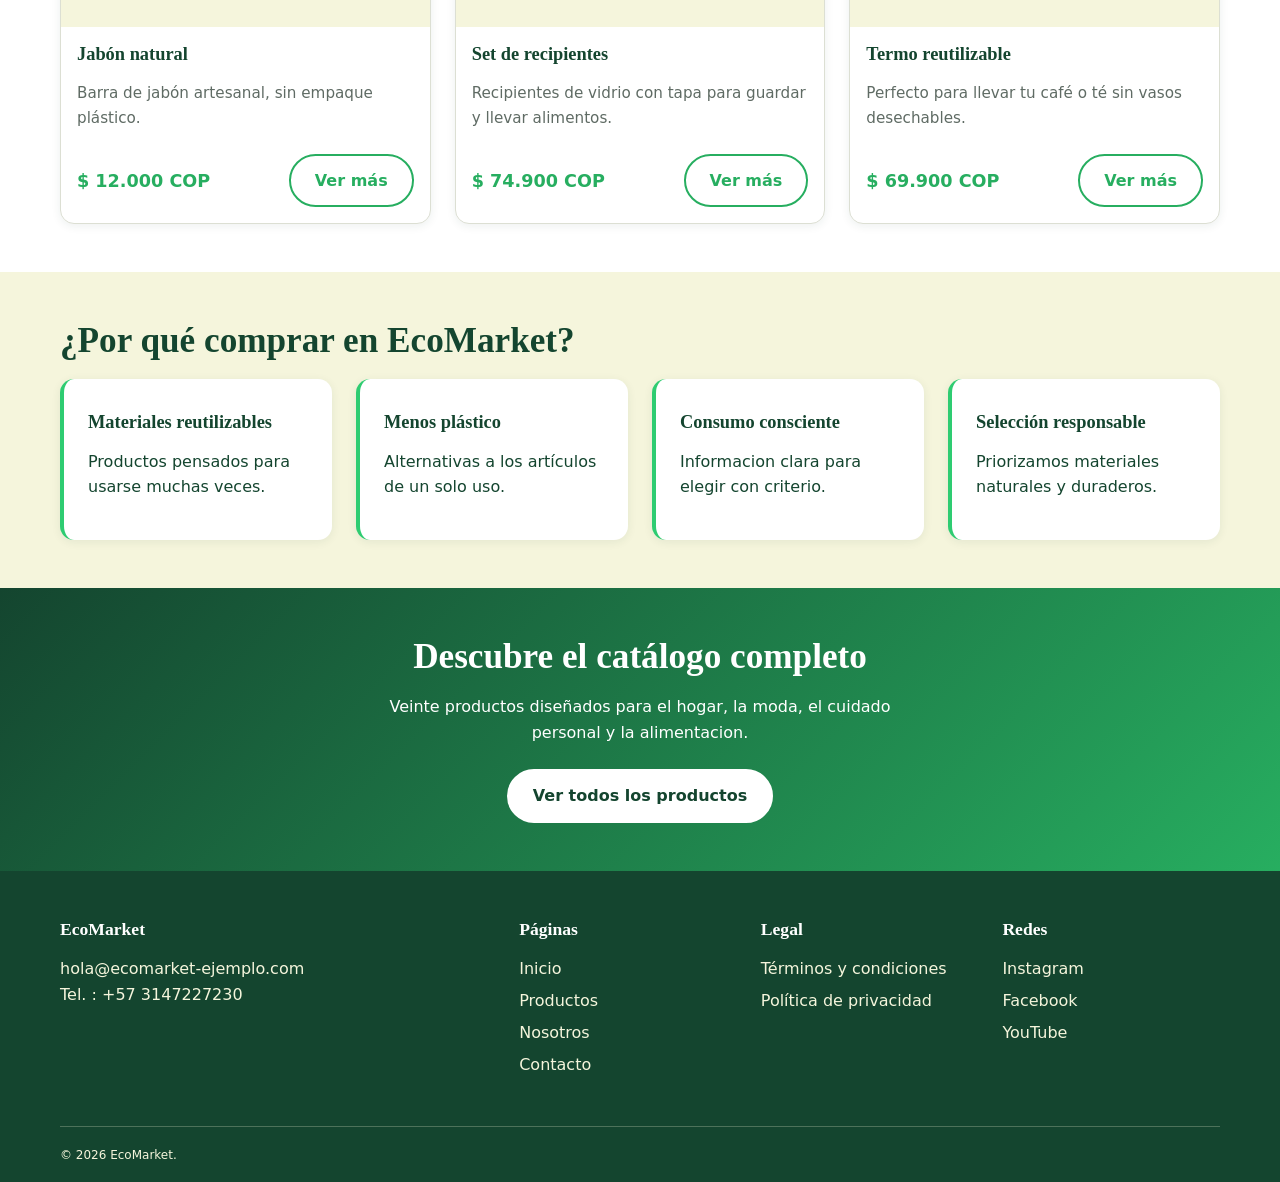
==== commit 2ab8e831: "feat:" ====
--- a/index.html
+++ b/index.html
@@ -131,7 +131,7 @@
     <section class="seccion cta" aria-labelledby="titulo-cta">
       <div class="contenedor">
         <h2 id="titulo-cta">Descubre el catálogo completo</h2>
-        <p>Veinte productos de ejemplo para el hogar, la moda, el cuidado personal y la alimentacion.</p>
+        <p>Veinte productos diseñados para el hogar, la moda, el cuidado personal y la alimentacion.</p>
         <a class="btn btn--claro" href="views/productos.html">Ver todos los productos</a>
       </div>
     </section>
@@ -142,7 +142,7 @@
     <div class="contenedor pie__grid">
       <section aria-labelledby="pie-contacto">
         <h2 id="pie-contacto"> EcoMarket</h2>
-        <p>hola@ecomarket-ejemplo.com<br>Tel. : +57 3147227230<br>Proyecto académico, datos ficticios.</p>
+        <p>hola@ecomarket-ejemplo.com<br>Tel. : +57 3147227230<br></p>
       </section>
       <nav aria-labelledby="pie-enlaces">
         <h2 id="pie-enlaces">Páginas</h2>
@@ -154,14 +154,14 @@
         </ul>
       </nav>
       <section aria-labelledby="pie-legal">
-        <h2 id="pie-legal">Legal (visual)</h2>
+        <h2 id="pie-legal">Legal </h2>
         <ul>
           <li><a href="views/contacto.html">Términos y condiciones</a></li>
           <li><a href="views/contacto.html">Política de privacidad</a></li>
         </ul>
       </section>
       <section aria-labelledby="pie-redes">
-        <h2 id="pie-redes">Redes (ejemplo)</h2>
+        <h2 id="pie-redes">Redes </h2>
         <ul>
           <li><a href="views/contacto.html">Instagram</a></li>
           <li><a href="views/contacto.html">Facebook</a></li>
@@ -170,7 +170,7 @@
       </section>
     </div>
     <div class="contenedor pie__legal">
-      <small>© 2026 EcoMarket. Proyecto académico de desarrollo web. Todos los derechos reservados.</small>
+      <small>© 2026 EcoMarket. </small>
     </div>
   </footer>
 
